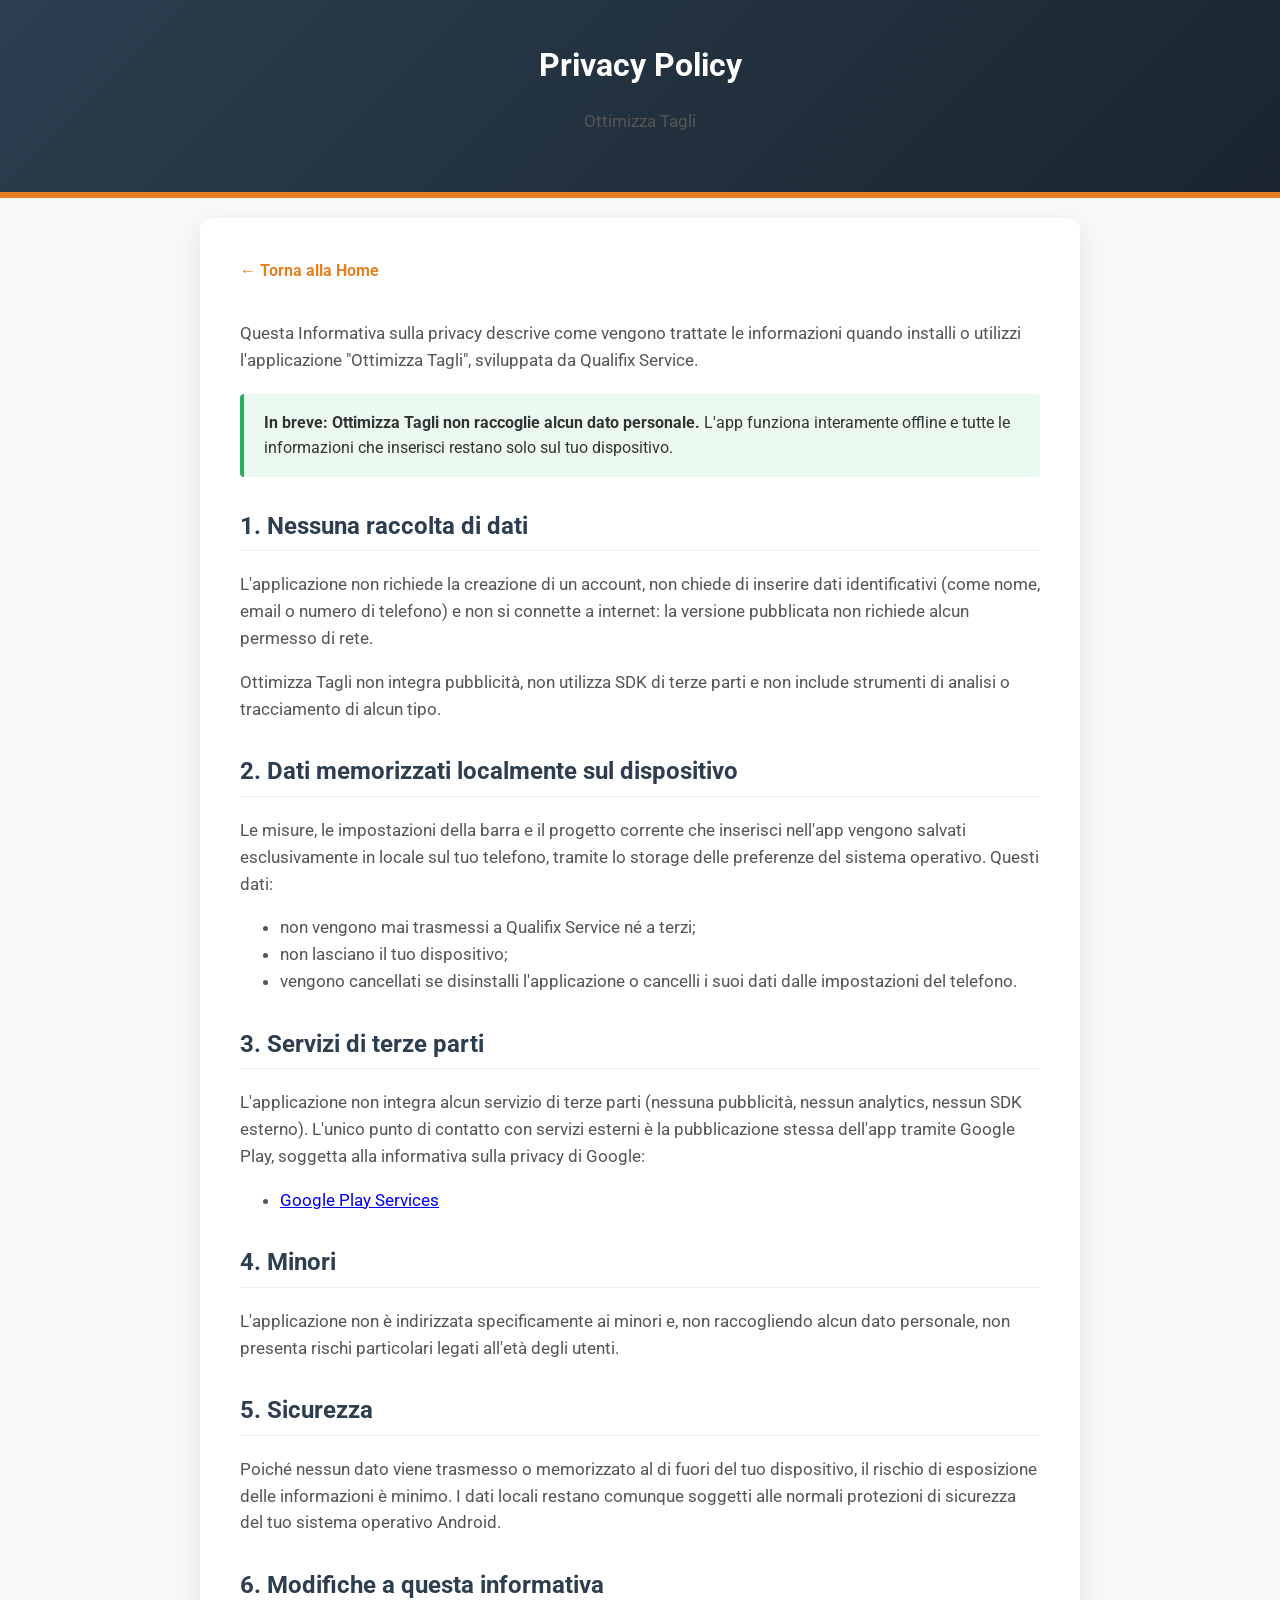
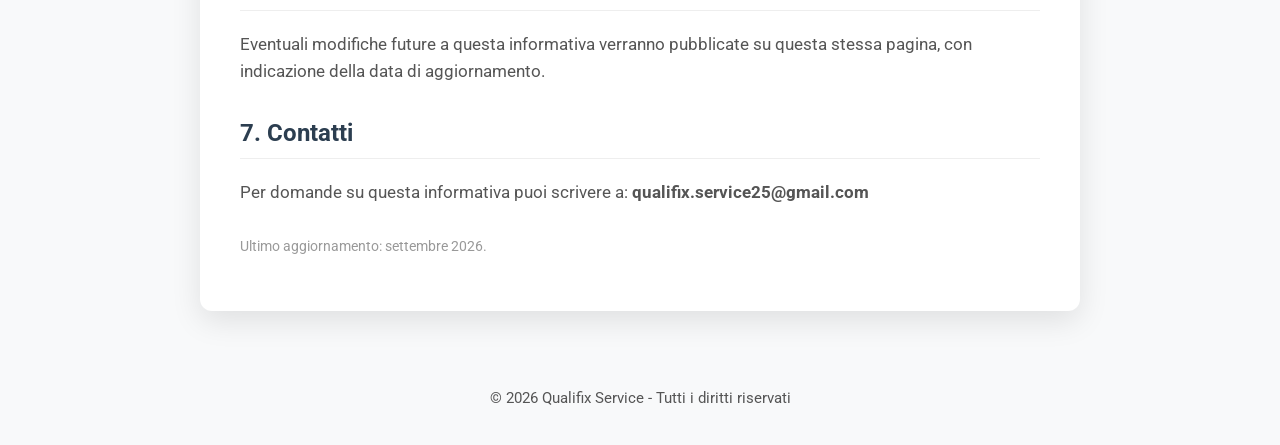
==== privacy-policy.html @ 00269c29 "Landing page e privacy policy di Ottimizza Tagli Coerente nello stile con il sito di Calcolo Cartong" ====
<!DOCTYPE html>
<html lang="it">
<head>
    <meta charset="UTF-8">
    <meta name="viewport" content="width=device-width, initial-scale=1.0">
    <title>Privacy Policy - Ottimizza Tagli</title>
    <link rel="icon" type="image/png" href="favicon-180.png">
    <link href="https://fonts.googleapis.com/css2?family=Roboto:wght@300;400;700&display=swap" rel="stylesheet">
    <style>
        :root {
            --primary-color: #2c3e50;
            --accent-color: #e67e22;
            --bg-color: #f8f9fa;
        }
        body {
            font-family: 'Roboto', sans-serif;
            line-height: 1.6;
            color: #333;
            margin: 0;
            background-color: var(--bg-color);
        }
        header {
            background: linear-gradient(135deg, var(--primary-color) 0%, #1a252f 100%);
            color: white;
            padding: 40px 20px;
            text-align: center;
            border-bottom: 6px solid var(--accent-color);
        }
        .container {
            max-width: 800px;
            margin: 20px auto 40px;
            padding: 40px;
            background: white;
            border-radius: 12px;
            box-shadow: 0 10px 30px rgba(0,0,0,0.1);
        }
        h1 { margin: 0; font-size: 2em; }
        h2 { color: var(--primary-color); margin-top: 30px; border-bottom: 1px solid #eee; padding-bottom: 5px; }
        p, li { font-size: 1.05em; color: #555; }
        .back-link {
            display: inline-block;
            margin-bottom: 20px;
            color: var(--accent-color);
            text-decoration: none;
            font-weight: bold;
        }
        .highlight {
            background: #eafaf1;
            border-left: 4px solid #27ae60;
            padding: 16px 20px;
            border-radius: 4px;
            margin: 20px 0;
        }
        footer {
            text-align: center;
            padding: 20px;
            font-size: 0.9em;
            color: #666;
        }
    </style>
</head>
<body>

<header>
    <h1>Privacy Policy</h1>
    <p>Ottimizza Tagli</p>
</header>

<div class="container">
    <a href="index.html" class="back-link">← Torna alla Home</a>

    <section>
        <p>Questa Informativa sulla privacy descrive come vengono trattate le informazioni quando installi o utilizzi l'applicazione "Ottimizza Tagli", sviluppata da Qualifix Service.</p>

        <div class="highlight">
            <strong>In breve: Ottimizza Tagli non raccoglie alcun dato personale.</strong> L'app funziona interamente offline e tutte le informazioni che inserisci restano solo sul tuo dispositivo.
        </div>

        <h2>1. Nessuna raccolta di dati</h2>
        <p>L'applicazione non richiede la creazione di un account, non chiede di inserire dati identificativi (come nome, email o numero di telefono) e non si connette a internet: la versione pubblicata non richiede alcun permesso di rete.</p>
        <p>Ottimizza Tagli non integra pubblicità, non utilizza SDK di terze parti e non include strumenti di analisi o tracciamento di alcun tipo.</p>

        <h2>2. Dati memorizzati localmente sul dispositivo</h2>
        <p>Le misure, le impostazioni della barra e il progetto corrente che inserisci nell'app vengono salvati esclusivamente in locale sul tuo telefono, tramite lo storage delle preferenze del sistema operativo. Questi dati:</p>
        <ul>
            <li>non vengono mai trasmessi a Qualifix Service né a terzi;</li>
            <li>non lasciano il tuo dispositivo;</li>
            <li>vengono cancellati se disinstalli l'applicazione o cancelli i suoi dati dalle impostazioni del telefono.</li>
        </ul>

        <h2>3. Servizi di terze parti</h2>
        <p>L'applicazione non integra alcun servizio di terze parti (nessuna pubblicità, nessun analytics, nessun SDK esterno). L'unico punto di contatto con servizi esterni è la pubblicazione stessa dell'app tramite Google Play, soggetta alla informativa sulla privacy di Google:</p>
        <ul>
            <li><a href="https://www.google.com/policies/privacy/" target="_blank">Google Play Services</a></li>
        </ul>

        <h2>4. Minori</h2>
        <p>L'applicazione non è indirizzata specificamente ai minori e, non raccogliendo alcun dato personale, non presenta rischi particolari legati all'età degli utenti.</p>

        <h2>5. Sicurezza</h2>
        <p>Poiché nessun dato viene trasmesso o memorizzato al di fuori del tuo dispositivo, il rischio di esposizione delle informazioni è minimo. I dati locali restano comunque soggetti alle normali protezioni di sicurezza del tuo sistema operativo Android.</p>

        <h2>6. Modifiche a questa informativa</h2>
        <p>Eventuali modifiche future a questa informativa verranno pubblicate su questa stessa pagina, con indicazione della data di aggiornamento.</p>

        <h2>7. Contatti</h2>
        <p>Per domande su questa informativa puoi scrivere a: <strong>qualifix.service25@gmail.com</strong></p>

        <p style="font-size: 0.85em; color: #999; margin-top: 30px;">Ultimo aggiornamento: settembre 2026.</p>
    </section>
</div>

<footer>
    <p>&copy; 2026 Qualifix Service - Tutti i diritti riservati</p>
</footer>

</body>
</html>
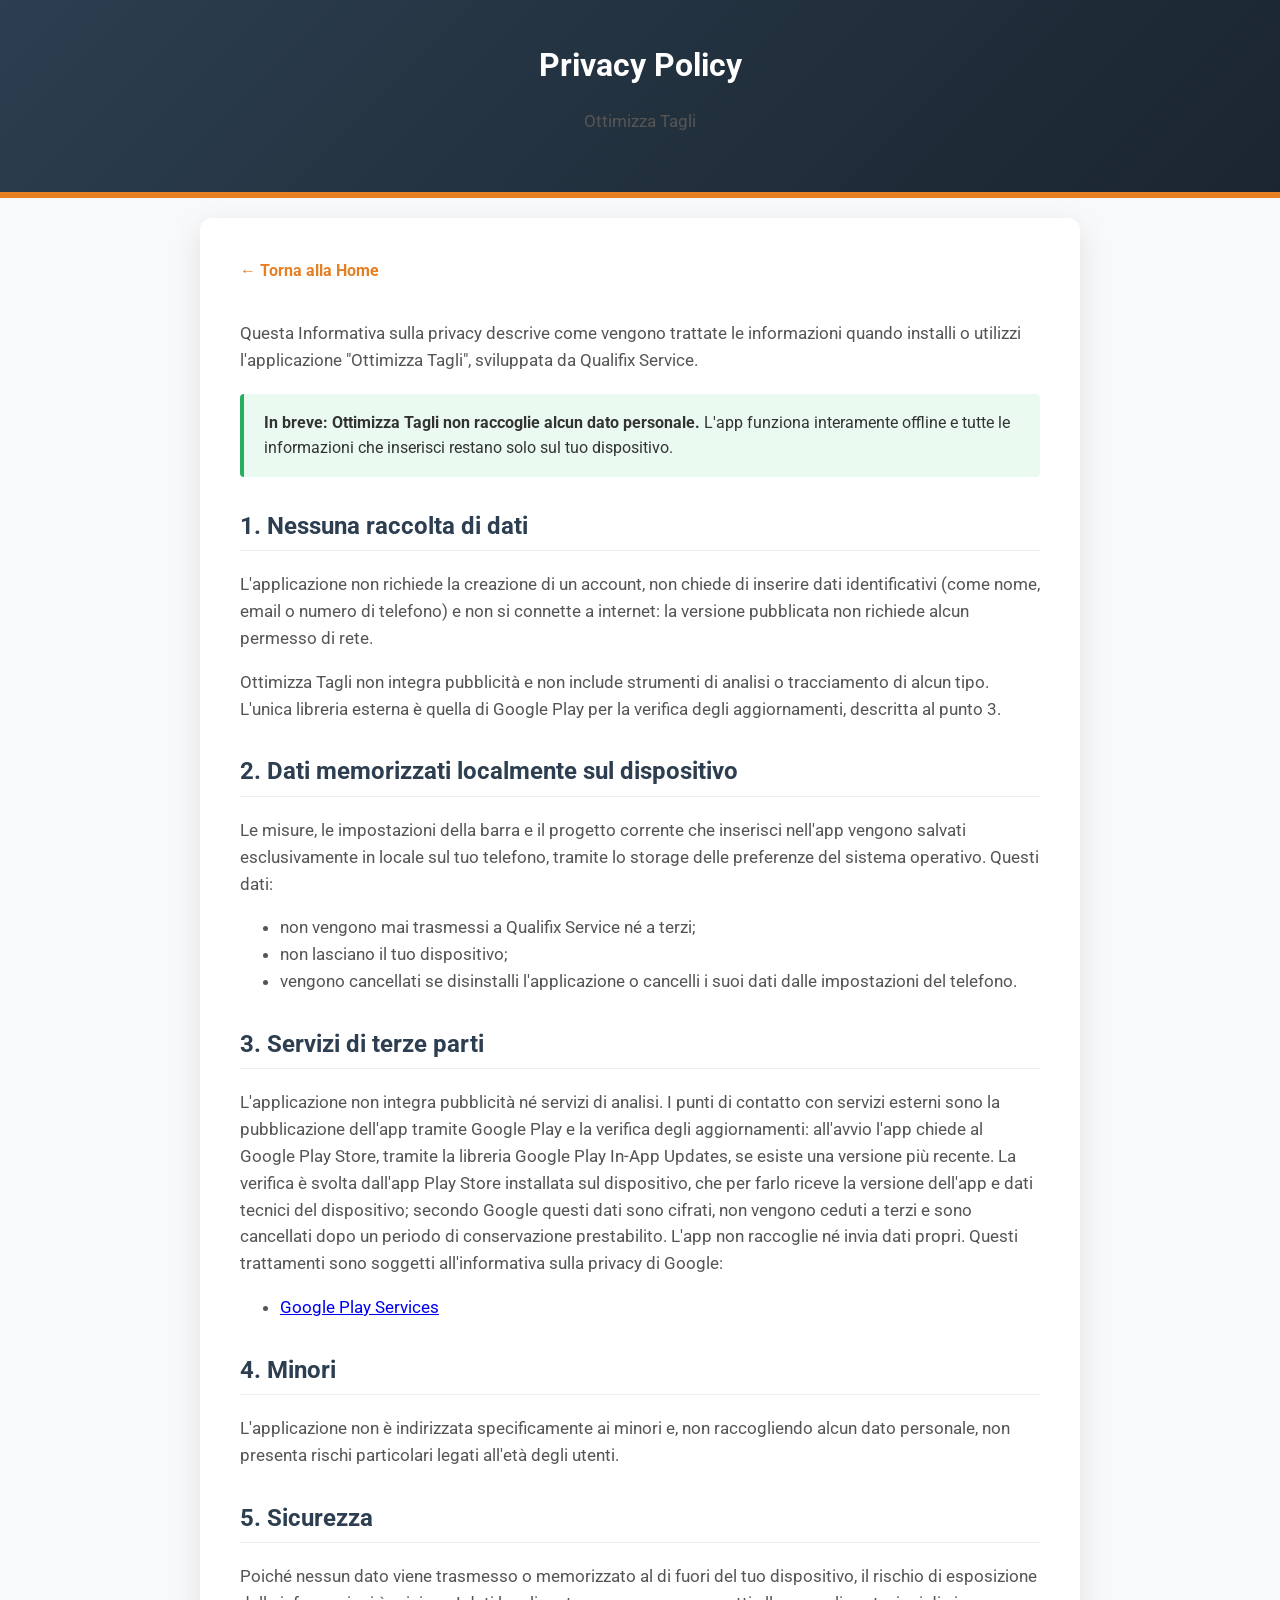
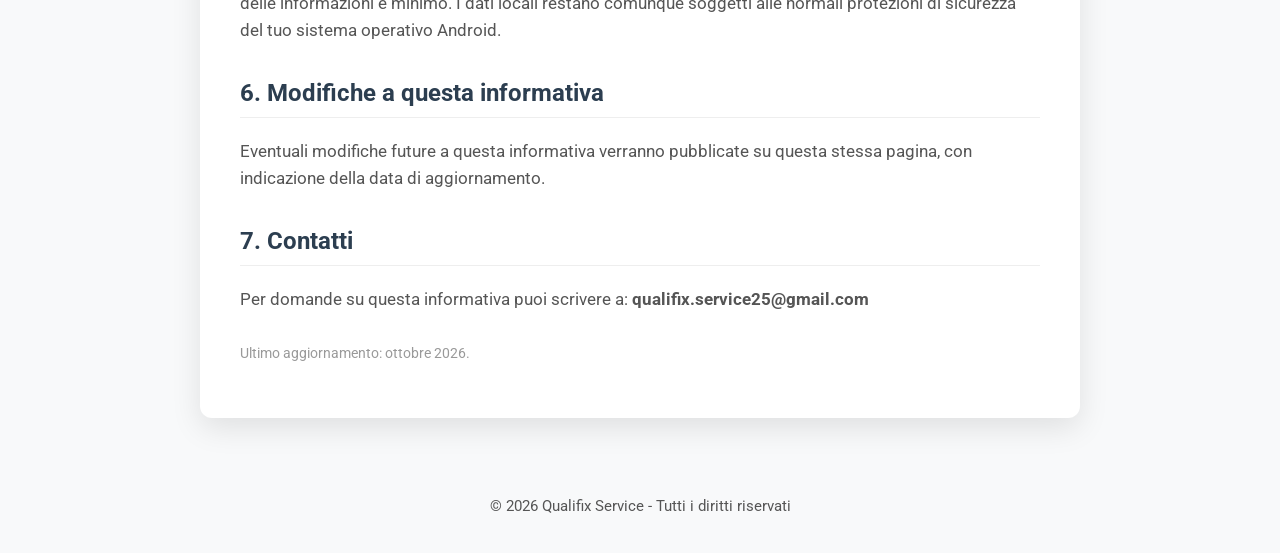
==== commit fe26af45: "Privacy policy: verifica degli aggiornamenti tramite Google Play Dalla versione 1.0.1 l'app chiede a" ====
--- a/privacy-policy.html
+++ b/privacy-policy.html
@@ -78,7 +78,7 @@
 
         <h2>1. Nessuna raccolta di dati</h2>
         <p>L'applicazione non richiede la creazione di un account, non chiede di inserire dati identificativi (come nome, email o numero di telefono) e non si connette a internet: la versione pubblicata non richiede alcun permesso di rete.</p>
-        <p>Ottimizza Tagli non integra pubblicità, non utilizza SDK di terze parti e non include strumenti di analisi o tracciamento di alcun tipo.</p>
+        <p>Ottimizza Tagli non integra pubblicità e non include strumenti di analisi o tracciamento di alcun tipo. L'unica libreria esterna è quella di Google Play per la verifica degli aggiornamenti, descritta al punto 3.</p>
 
         <h2>2. Dati memorizzati localmente sul dispositivo</h2>
         <p>Le misure, le impostazioni della barra e il progetto corrente che inserisci nell'app vengono salvati esclusivamente in locale sul tuo telefono, tramite lo storage delle preferenze del sistema operativo. Questi dati:</p>
@@ -89,7 +89,7 @@
         </ul>
 
         <h2>3. Servizi di terze parti</h2>
-        <p>L'applicazione non integra alcun servizio di terze parti (nessuna pubblicità, nessun analytics, nessun SDK esterno). L'unico punto di contatto con servizi esterni è la pubblicazione stessa dell'app tramite Google Play, soggetta alla informativa sulla privacy di Google:</p>
+        <p>L'applicazione non integra pubblicità né servizi di analisi. I punti di contatto con servizi esterni sono la pubblicazione dell'app tramite Google Play e la verifica degli aggiornamenti: all'avvio l'app chiede al Google Play Store, tramite la libreria Google Play In-App Updates, se esiste una versione più recente. La verifica è svolta dall'app Play Store installata sul dispositivo, che per farlo riceve la versione dell'app e dati tecnici del dispositivo; secondo Google questi dati sono cifrati, non vengono ceduti a terzi e sono cancellati dopo un periodo di conservazione prestabilito. L'app non raccoglie né invia dati propri. Questi trattamenti sono soggetti all'informativa sulla privacy di Google:</p>
         <ul>
             <li><a href="https://www.google.com/policies/privacy/" target="_blank">Google Play Services</a></li>
         </ul>
@@ -106,7 +106,7 @@
         <h2>7. Contatti</h2>
         <p>Per domande su questa informativa puoi scrivere a: <strong>qualifix.service25@gmail.com</strong></p>
 
-        <p style="font-size: 0.85em; color: #999; margin-top: 30px;">Ultimo aggiornamento: settembre 2026.</p>
+        <p style="font-size: 0.85em; color: #999; margin-top: 30px;">Ultimo aggiornamento: ottobre 2026.</p>
     </section>
 </div>
 
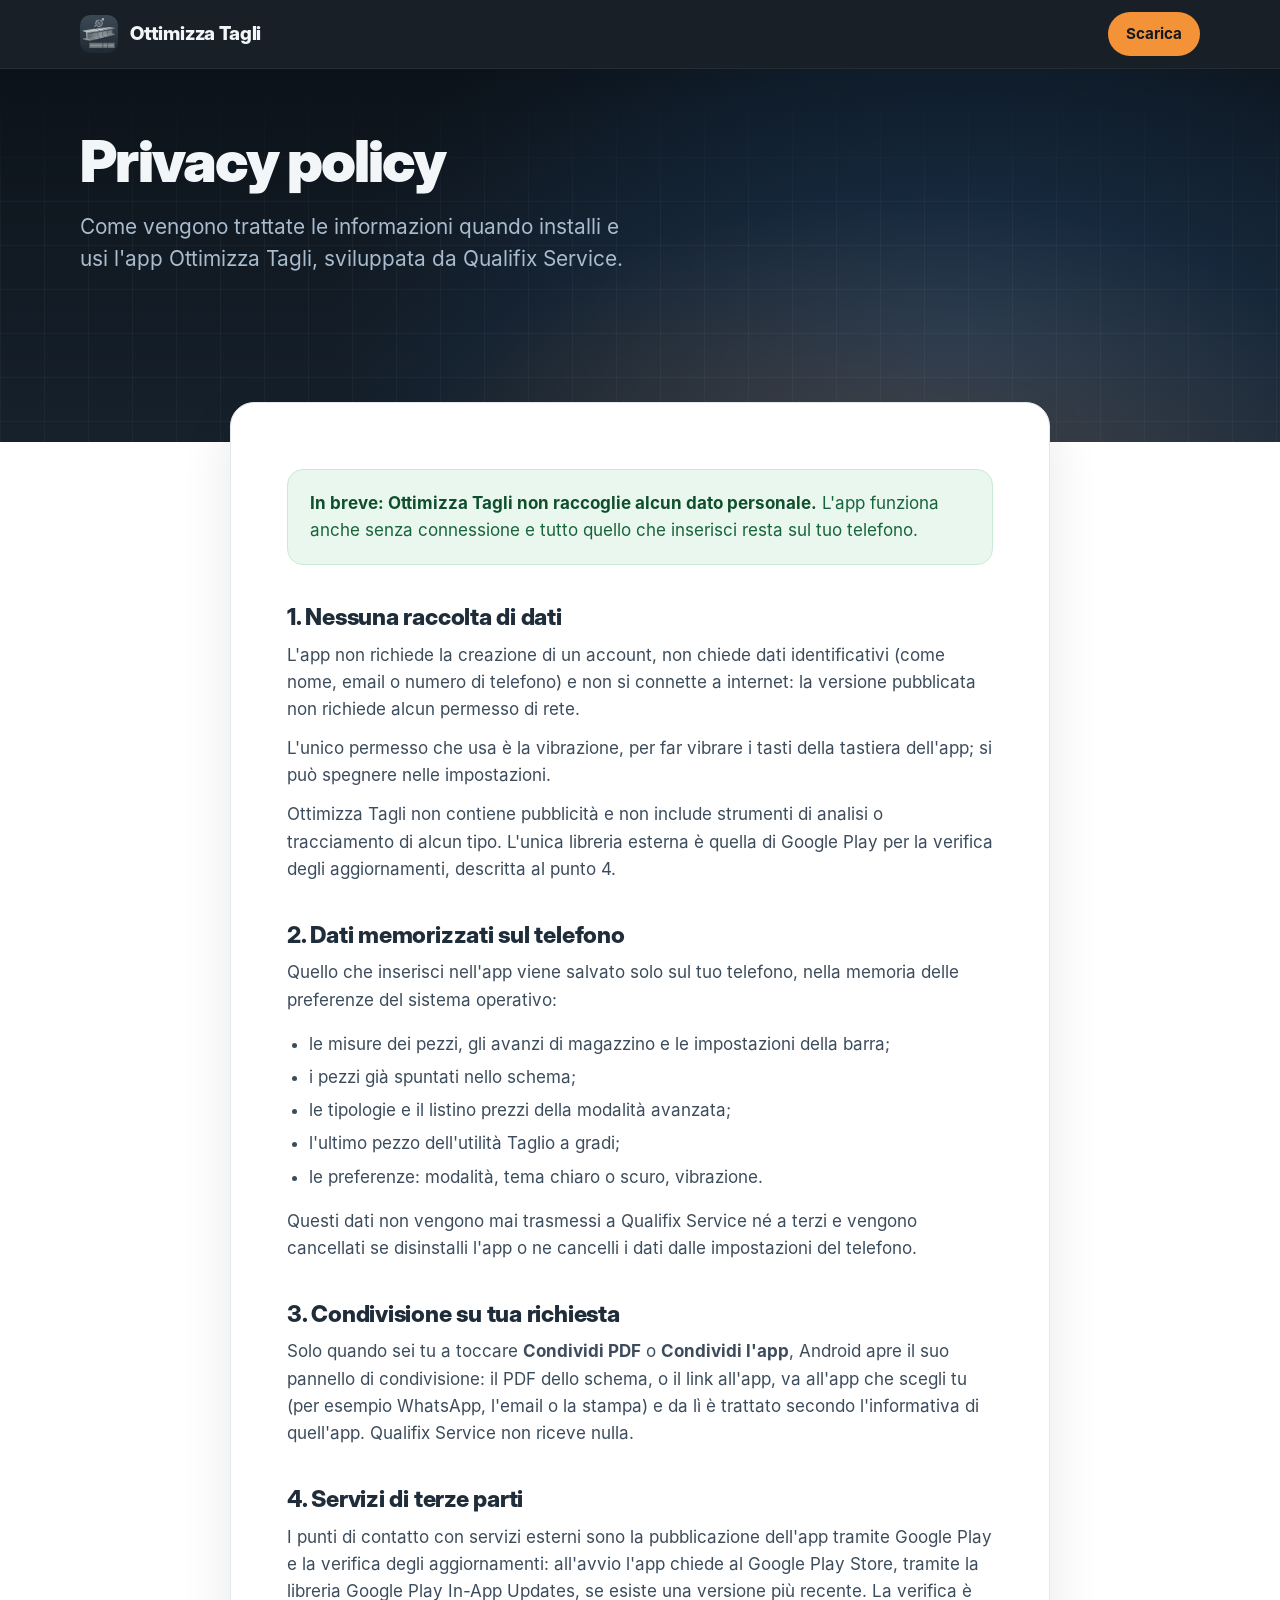
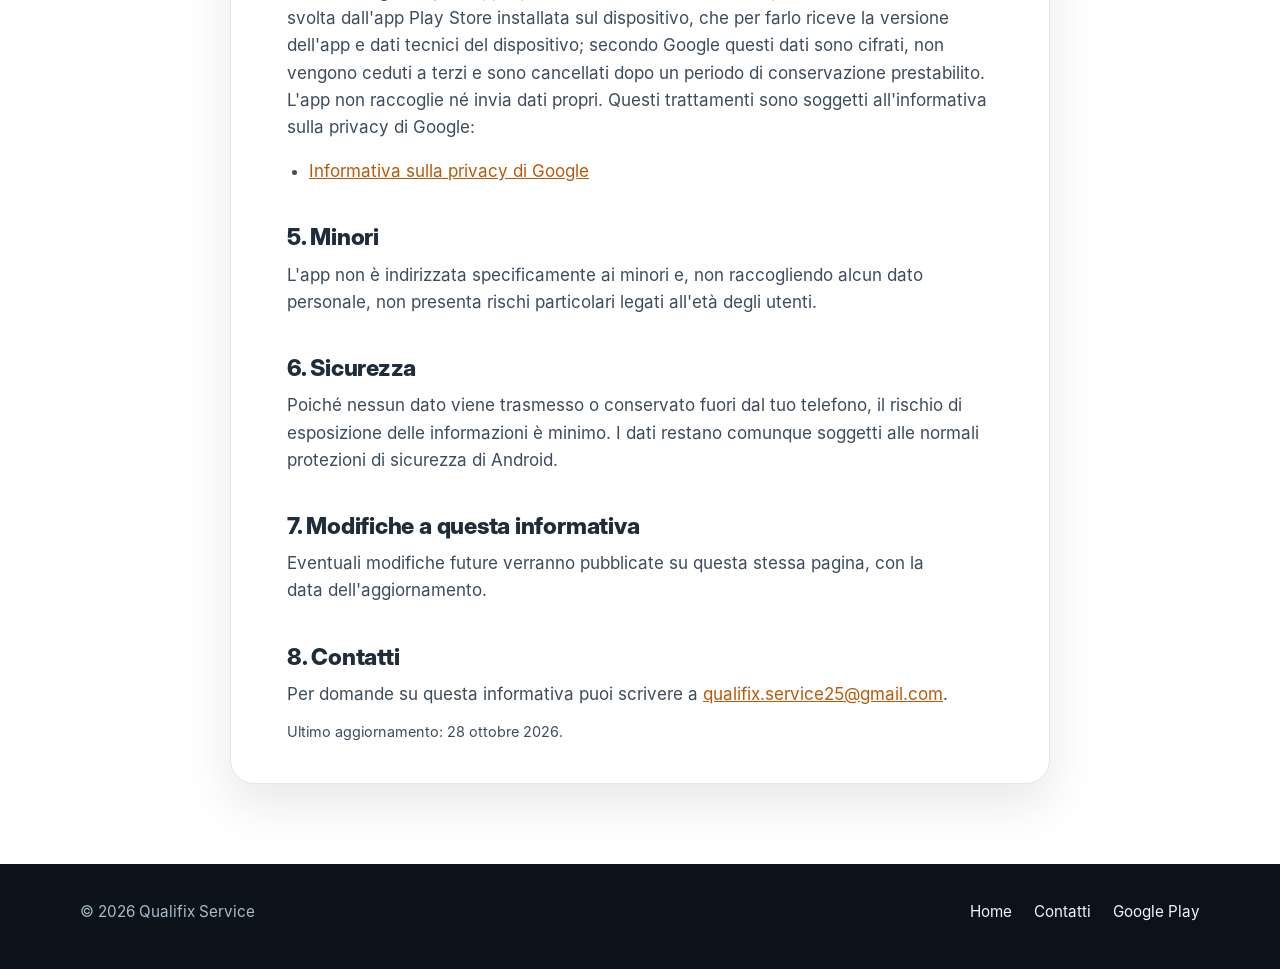
==== commit b8bef362: "Sito rinnovato per la versione 1.1.0 - Landing page riscritta nello stile della nuova scheda dello s" ====
--- a/privacy-policy.html
+++ b/privacy-policy.html
@@ -1,117 +1,95 @@
 <!DOCTYPE html>
 <html lang="it">
 <head>
-    <meta charset="UTF-8">
-    <meta name="viewport" content="width=device-width, initial-scale=1.0">
-    <title>Privacy Policy - Ottimizza Tagli</title>
-    <link rel="icon" type="image/png" href="favicon-180.png">
-    <link href="https://fonts.googleapis.com/css2?family=Roboto:wght@300;400;700&display=swap" rel="stylesheet">
-    <style>
-        :root {
-            --primary-color: #2c3e50;
-            --accent-color: #e67e22;
-            --bg-color: #f8f9fa;
-        }
-        body {
-            font-family: 'Roboto', sans-serif;
-            line-height: 1.6;
-            color: #333;
-            margin: 0;
-            background-color: var(--bg-color);
-        }
-        header {
-            background: linear-gradient(135deg, var(--primary-color) 0%, #1a252f 100%);
-            color: white;
-            padding: 40px 20px;
-            text-align: center;
-            border-bottom: 6px solid var(--accent-color);
-        }
-        .container {
-            max-width: 800px;
-            margin: 20px auto 40px;
-            padding: 40px;
-            background: white;
-            border-radius: 12px;
-            box-shadow: 0 10px 30px rgba(0,0,0,0.1);
-        }
-        h1 { margin: 0; font-size: 2em; }
-        h2 { color: var(--primary-color); margin-top: 30px; border-bottom: 1px solid #eee; padding-bottom: 5px; }
-        p, li { font-size: 1.05em; color: #555; }
-        .back-link {
-            display: inline-block;
-            margin-bottom: 20px;
-            color: var(--accent-color);
-            text-decoration: none;
-            font-weight: bold;
-        }
-        .highlight {
-            background: #eafaf1;
-            border-left: 4px solid #27ae60;
-            padding: 16px 20px;
-            border-radius: 4px;
-            margin: 20px 0;
-        }
-        footer {
-            text-align: center;
-            padding: 20px;
-            font-size: 0.9em;
-            color: #666;
-        }
-    </style>
+<meta charset="utf-8">
+<meta name="viewport" content="width=device-width, initial-scale=1">
+<title>Privacy policy – Ottimizza Tagli</title>
+<meta name="description" content="Informativa sulla privacy dell'app Ottimizza Tagli: nessun dato raccolto, nessun account, i dati restano sul telefono.">
+<link rel="canonical" href="https://qualifixservice25-cloud.github.io/site-ottimizza_tagli/privacy-policy.html">
+<meta name="theme-color" content="#111922">
+<link rel="icon" type="image/png" sizes="48x48" href="img/favicon-48.png">
+<link rel="apple-touch-icon" href="img/apple-touch-icon.png">
+<link rel="stylesheet" href="stile.css">
 </head>
-<body>
+<body class="pagina-testo">
+<a class="salta" href="#contenuto">Vai al contenuto</a>
 
-<header>
-    <h1>Privacy Policy</h1>
-    <p>Ottimizza Tagli</p>
+<header class="testata">
+  <div class="contenitore">
+    <a class="marchio" href="index.html">
+      <img src="img/icona.webp" alt="" width="38" height="38">
+      Ottimizza Tagli
+    </a>
+    <a class="pulsante" href="https://play.google.com/store/apps/details?id=org.qualifix.service.ottimizza_tagli">Scarica</a>
+  </div>
 </header>
 
-<div class="container">
-    <a href="index.html" class="back-link">← Torna alla Home</a>
+<main id="contenuto">
+  <section class="apertura">
+    <div class="contenitore">
+      <div class="testo">
+        <h1>Privacy policy</h1>
+        <p class="sottotitolo">Come vengono trattate le informazioni quando installi e usi l'app Ottimizza Tagli, sviluppata da Qualifix Service.</p>
+      </div>
+    </div>
+  </section>
 
-    <section>
-        <p>Questa Informativa sulla privacy descrive come vengono trattate le informazioni quando installi o utilizzi l'applicazione "Ottimizza Tagli", sviluppata da Qualifix Service.</p>
+  <article class="documento">
+    <div class="in-breve">
+      <strong>In breve: Ottimizza Tagli non raccoglie alcun dato personale.</strong>
+      L'app funziona anche senza connessione e tutto quello che inserisci resta sul tuo telefono.
+    </div>
 
-        <div class="highlight">
-            <strong>In breve: Ottimizza Tagli non raccoglie alcun dato personale.</strong> L'app funziona interamente offline e tutte le informazioni che inserisci restano solo sul tuo dispositivo.
-        </div>
+    <h2>1. Nessuna raccolta di dati</h2>
+    <p>L'app non richiede la creazione di un account, non chiede dati identificativi (come nome, email o numero di telefono) e non si connette a internet: la versione pubblicata non richiede alcun permesso di rete.</p>
+    <p>L'unico permesso che usa è la vibrazione, per far vibrare i tasti della tastiera dell'app; si può spegnere nelle impostazioni.</p>
+    <p>Ottimizza Tagli non contiene pubblicità e non include strumenti di analisi o tracciamento di alcun tipo. L'unica libreria esterna è quella di Google Play per la verifica degli aggiornamenti, descritta al punto 4.</p>
 
-        <h2>1. Nessuna raccolta di dati</h2>
-        <p>L'applicazione non richiede la creazione di un account, non chiede di inserire dati identificativi (come nome, email o numero di telefono) e non si connette a internet: la versione pubblicata non richiede alcun permesso di rete.</p>
-        <p>Ottimizza Tagli non integra pubblicità e non include strumenti di analisi o tracciamento di alcun tipo. L'unica libreria esterna è quella di Google Play per la verifica degli aggiornamenti, descritta al punto 3.</p>
+    <h2>2. Dati memorizzati sul telefono</h2>
+    <p>Quello che inserisci nell'app viene salvato solo sul tuo telefono, nella memoria delle preferenze del sistema operativo:</p>
+    <ul>
+      <li>le misure dei pezzi, gli avanzi di magazzino e le impostazioni della barra;</li>
+      <li>i pezzi già spuntati nello schema;</li>
+      <li>le tipologie e il listino prezzi della modalità avanzata;</li>
+      <li>l'ultimo pezzo dell'utilità Taglio a gradi;</li>
+      <li>le preferenze: modalità, tema chiaro o scuro, vibrazione.</li>
+    </ul>
+    <p>Questi dati non vengono mai trasmessi a Qualifix Service né a terzi e vengono cancellati se disinstalli l'app o ne cancelli i dati dalle impostazioni del telefono.</p>
 
-        <h2>2. Dati memorizzati localmente sul dispositivo</h2>
-        <p>Le misure, le impostazioni della barra e il progetto corrente che inserisci nell'app vengono salvati esclusivamente in locale sul tuo telefono, tramite lo storage delle preferenze del sistema operativo. Questi dati:</p>
-        <ul>
-            <li>non vengono mai trasmessi a Qualifix Service né a terzi;</li>
-            <li>non lasciano il tuo dispositivo;</li>
-            <li>vengono cancellati se disinstalli l'applicazione o cancelli i suoi dati dalle impostazioni del telefono.</li>
-        </ul>
+    <h2>3. Condivisione su tua richiesta</h2>
+    <p>Solo quando sei tu a toccare <strong>Condividi PDF</strong> o <strong>Condividi l'app</strong>, Android apre il suo pannello di condivisione: il PDF dello schema, o il link all'app, va all'app che scegli tu (per esempio WhatsApp, l'email o la stampa) e da lì è trattato secondo l'informativa di quell'app. Qualifix Service non riceve nulla.</p>
 
-        <h2>3. Servizi di terze parti</h2>
-        <p>L'applicazione non integra pubblicità né servizi di analisi. I punti di contatto con servizi esterni sono la pubblicazione dell'app tramite Google Play e la verifica degli aggiornamenti: all'avvio l'app chiede al Google Play Store, tramite la libreria Google Play In-App Updates, se esiste una versione più recente. La verifica è svolta dall'app Play Store installata sul dispositivo, che per farlo riceve la versione dell'app e dati tecnici del dispositivo; secondo Google questi dati sono cifrati, non vengono ceduti a terzi e sono cancellati dopo un periodo di conservazione prestabilito. L'app non raccoglie né invia dati propri. Questi trattamenti sono soggetti all'informativa sulla privacy di Google:</p>
-        <ul>
-            <li><a href="https://www.google.com/policies/privacy/" target="_blank">Google Play Services</a></li>
-        </ul>
+    <h2>4. Servizi di terze parti</h2>
+    <p>I punti di contatto con servizi esterni sono la pubblicazione dell'app tramite Google Play e la verifica degli aggiornamenti: all'avvio l'app chiede al Google Play Store, tramite la libreria Google Play In-App Updates, se esiste una versione più recente. La verifica è svolta dall'app Play Store installata sul dispositivo, che per farlo riceve la versione dell'app e dati tecnici del dispositivo; secondo Google questi dati sono cifrati, non vengono ceduti a terzi e sono cancellati dopo un periodo di conservazione prestabilito. L'app non raccoglie né invia dati propri. Questi trattamenti sono soggetti all'informativa sulla privacy di Google:</p>
+    <ul>
+      <li><a href="https://policies.google.com/privacy" target="_blank" rel="noopener">Informativa sulla privacy di Google</a></li>
+    </ul>
 
-        <h2>4. Minori</h2>
-        <p>L'applicazione non è indirizzata specificamente ai minori e, non raccogliendo alcun dato personale, non presenta rischi particolari legati all'età degli utenti.</p>
+    <h2>5. Minori</h2>
+    <p>L'app non è indirizzata specificamente ai minori e, non raccogliendo alcun dato personale, non presenta rischi particolari legati all'età degli utenti.</p>
 
-        <h2>5. Sicurezza</h2>
-        <p>Poiché nessun dato viene trasmesso o memorizzato al di fuori del tuo dispositivo, il rischio di esposizione delle informazioni è minimo. I dati locali restano comunque soggetti alle normali protezioni di sicurezza del tuo sistema operativo Android.</p>
+    <h2>6. Sicurezza</h2>
+    <p>Poiché nessun dato viene trasmesso o conservato fuori dal tuo telefono, il rischio di esposizione delle informazioni è minimo. I dati restano comunque soggetti alle normali protezioni di sicurezza di Android.</p>
 
-        <h2>6. Modifiche a questa informativa</h2>
-        <p>Eventuali modifiche future a questa informativa verranno pubblicate su questa stessa pagina, con indicazione della data di aggiornamento.</p>
+    <h2>7. Modifiche a questa informativa</h2>
+    <p>Eventuali modifiche future verranno pubblicate su questa stessa pagina, con la data dell'aggiornamento.</p>
 
-        <h2>7. Contatti</h2>
-        <p>Per domande su questa informativa puoi scrivere a: <strong>qualifix.service25@gmail.com</strong></p>
+    <h2>8. Contatti</h2>
+    <p>Per domande su questa informativa puoi scrivere a <a href="mailto:qualifix.service25@gmail.com">qualifix.service25@gmail.com</a>.</p>
 
-        <p style="font-size: 0.85em; color: #999; margin-top: 30px;">Ultimo aggiornamento: ottobre 2026.</p>
-    </section>
-</div>
+    <p class="aggiornato">Ultimo aggiornamento: 28 ottobre 2026.</p>
+  </article>
+</main>
 
-<footer>
-    <p>&copy; 2026 Qualifix Service - Tutti i diritti riservati</p>
+<footer class="piede">
+  <div class="contenitore">
+    <p>© 2026 Qualifix Service</p>
+    <nav aria-label="Informazioni">
+      <a href="index.html">Home</a>
+      <a href="mailto:qualifix.service25@gmail.com">Contatti</a>
+      <a href="https://play.google.com/store/apps/details?id=org.qualifix.service.ottimizza_tagli">Google Play</a>
+    </nav>
+  </div>
 </footer>
 
 </body>
--- a/stile.css
+++ b/stile.css
@@ -0,0 +1,376 @@
+/* Ottimizza Tagli – sito. Gli stessi colori dell'app e della scheda dello
+   store: blu notte, arancio e blu acciaio. */
+
+@font-face { font-family: 'Inter'; font-weight: 400; font-style: normal; font-display: swap; src: url('font/inter-400.woff2') format('woff2'); }
+@font-face { font-family: 'Inter'; font-weight: 600; font-style: normal; font-display: swap; src: url('font/inter-600.woff2') format('woff2'); }
+@font-face { font-family: 'Inter'; font-weight: 700; font-style: normal; font-display: swap; src: url('font/inter-700.woff2') format('woff2'); }
+@font-face { font-family: 'Inter Display'; font-weight: 800; font-style: normal; font-display: swap; src: url('font/inter-display-800.woff2') format('woff2'); }
+@font-face { font-family: 'Inter Display'; font-weight: 900; font-style: normal; font-display: swap; src: url('font/inter-display-900.woff2') format('woff2'); }
+
+:root {
+  --notte-0: #0b1219;
+  --notte-1: #111922;
+  --notte-2: #16212c;
+  --notte-3: #1c2b3a;
+  --arancio: #e67e22;
+  --arancio-chiaro: #f39237;
+  --arancio-testo: #b85a0c;
+  --acciaio: #2f6fb5;
+  --acciaio-chiaro: #4a90d9;
+  --verde: #1f9d55;
+  --carta: #f3f6f9;
+  --bianco: #ffffff;
+  --inchiostro: #1f2d3a;
+  --grigio: #56677a;
+  --linea: #e1e7ed;
+  --su-scuro: #f3f6f9;
+  --su-scuro-2: #a9bccd;
+  --raggio: 18px;
+  --ombra: 0 12px 32px rgba(17, 25, 34, .08);
+  --larghezza: 1160px;
+  --titoli: 'Inter Display', 'Inter', system-ui, sans-serif;
+}
+
+*, *::before, *::after { box-sizing: border-box; }
+html { scroll-behavior: smooth; scroll-padding-top: 80px; -webkit-text-size-adjust: 100%; }
+body {
+  margin: 0;
+  font: 400 17px/1.6 'Inter', system-ui, -apple-system, 'Segoe UI', Roboto, sans-serif;
+  color: var(--inchiostro);
+  background: var(--bianco);
+  -webkit-font-smoothing: antialiased;
+  text-rendering: optimizeLegibility;
+}
+img { max-width: 100%; height: auto; display: block; }
+a { color: var(--arancio-testo); }
+a:focus-visible, button:focus-visible, summary:focus-visible {
+  outline: 3px solid var(--acciaio-chiaro);
+  outline-offset: 3px;
+  border-radius: 6px;
+}
+h1, h2, h3 { margin: 0; line-height: 1.1; text-wrap: balance; }
+h2 {
+  font: 800 clamp(2rem, 4.2vw, 3rem)/1.05 var(--titoli);
+  letter-spacing: -.02em;
+}
+h3 { font-size: 1.25rem; font-weight: 700; letter-spacing: -.01em; }
+p { margin: 0; text-wrap: pretty; }
+.salta {
+  position: absolute; left: 12px; top: -60px; z-index: 100;
+  padding: 10px 16px; border-radius: 10px;
+  background: var(--arancio-chiaro); color: var(--notte-1); font-weight: 700;
+}
+.salta:focus { top: 12px; }
+.contenitore { max-width: var(--larghezza); margin: 0 auto; padding: 0 20px; }
+.sezione { padding: 88px 0; }
+.sezione.carta { background: var(--carta); }
+.occhiello {
+  display: inline-block; margin-bottom: 14px;
+  font-size: .8rem; font-weight: 700; letter-spacing: .12em; text-transform: uppercase;
+  color: var(--arancio-testo);
+}
+.intro { max-width: 720px; margin: 0 auto 56px; text-align: center; }
+.intro p { margin-top: 16px; font-size: 1.125rem; color: var(--grigio); }
+.icona {
+  width: 24px; height: 24px; flex: none;
+  fill: none; stroke: currentColor; stroke-width: 2; stroke-linecap: round; stroke-linejoin: round;
+}
+
+/* ------------------------------------------------------------ barra alta */
+
+.testata {
+  position: sticky; top: 0; z-index: 50;
+  background: rgba(11, 18, 25, .94);
+  -webkit-backdrop-filter: saturate(140%) blur(14px);
+  backdrop-filter: saturate(140%) blur(14px);
+  border-bottom: 1px solid rgba(255, 255, 255, .06);
+}
+.testata .contenitore { display: flex; align-items: center; gap: 24px; height: 68px; }
+.marchio {
+  display: flex; align-items: center; gap: 12px; margin-right: auto;
+  color: var(--su-scuro); text-decoration: none;
+  font: 800 1.2rem/1 var(--titoli); letter-spacing: -.01em;
+}
+.marchio img { width: 38px; height: 38px; border-radius: 10px; }
+.menu { display: none; gap: 28px; }
+.menu a { color: var(--su-scuro-2); text-decoration: none; font-weight: 600; font-size: .95rem; }
+.menu a:hover { color: var(--su-scuro); }
+.pulsante {
+  display: inline-flex; align-items: center; gap: 8px;
+  padding: 10px 18px; border-radius: 999px;
+  background: var(--arancio-chiaro); color: var(--notte-1);
+  font-weight: 700; font-size: .95rem; text-decoration: none; white-space: nowrap;
+  transition: transform .15s ease, background .15s ease;
+}
+.pulsante:hover { background: #f6a252; transform: translateY(-1px); }
+
+/* --------------------------------------------------------------- apertura */
+
+.apertura {
+  position: relative; overflow: hidden; isolation: isolate;
+  color: var(--su-scuro);
+  background:
+    radial-gradient(900px 600px at 75% 70%, rgba(47, 111, 181, .28), transparent 70%),
+    radial-gradient(700px 400px at 70% 110%, rgba(230, 126, 34, .25), transparent 70%),
+    linear-gradient(180deg, var(--notte-0) 0%, var(--notte-1) 45%, var(--notte-2) 100%);
+}
+.apertura::before {
+  content: ''; position: absolute; inset: 0; z-index: -1;
+  background-image:
+    linear-gradient(rgba(255, 255, 255, .035) 1px, transparent 1px),
+    linear-gradient(90deg, rgba(255, 255, 255, .035) 1px, transparent 1px);
+  background-size: 44px 44px;
+  -webkit-mask-image: linear-gradient(180deg, transparent, #000 40%);
+  mask-image: linear-gradient(180deg, transparent, #000 40%);
+}
+.nastri { position: absolute; inset: 0; z-index: -1; width: 100%; height: 100%; }
+/* Su telefono i nastri stanno in fondo, dietro ai telefoni: stirati su
+   tutta l'altezza diventerebbero quasi verticali. */
+.apertura .nastri { top: auto; height: 420px; }
+.chiusura .nastri { top: auto; height: 260px; }
+.apertura .contenitore {
+  display: grid; gap: 40px; padding-top: 56px;
+}
+.novita {
+  display: inline-flex; align-items: center; gap: 10px; justify-self: start;
+  padding: 7px 14px 7px 8px; border-radius: 999px;
+  background: rgba(255, 255, 255, .06); border: 1px solid rgba(255, 255, 255, .12);
+  color: var(--su-scuro); text-decoration: none; font-size: .9rem; font-weight: 600;
+}
+.novita b {
+  padding: 3px 9px; border-radius: 999px;
+  background: var(--arancio-chiaro); color: var(--notte-1); font-size: .78rem;
+}
+.novita:hover { background: rgba(255, 255, 255, .1); }
+.apertura h1 {
+  margin-top: 22px;
+  font: 900 clamp(2.9rem, 7.4vw, 5.2rem)/.98 var(--titoli);
+  letter-spacing: -.035em;
+}
+.apertura h1 span { color: var(--arancio-chiaro); }
+.apertura .sottotitolo {
+  margin-top: 22px; max-width: 560px;
+  font-size: clamp(1.1rem, 2vw, 1.3rem); line-height: 1.5; color: var(--su-scuro-2);
+}
+.azioni { display: flex; flex-wrap: wrap; align-items: center; gap: 12px 24px; margin-top: 30px; }
+.badge-play { display: inline-block; margin-left: -10px; transition: transform .15s ease; }
+.badge-play:hover { transform: scale(1.03); }
+.badge-play img { height: 72px; width: auto; }
+.link-chiaro { color: var(--su-scuro); font-weight: 600; text-decoration: none; }
+.link-chiaro:hover { text-decoration: underline; }
+.garanzie {
+  display: flex; flex-wrap: wrap; gap: 10px 22px; margin: 22px 0 0; padding: 0;
+  list-style: none; font-size: .95rem; color: var(--su-scuro-2);
+}
+.garanzie li { display: flex; align-items: center; gap: 8px; }
+.garanzie .icona { width: 18px; height: 18px; color: #6fd79a; stroke-width: 2.6; }
+
+/* I telefoni dell'apertura: escono dal fondo come nella scheda dello store. */
+.telefoni {
+  position: relative; height: 420px; margin: 0 -20px;
+  -webkit-mask-image: linear-gradient(180deg, #000 80%, transparent);
+  mask-image: linear-gradient(180deg, #000 80%, transparent);
+}
+.telefoni img { position: absolute; width: 210px; filter: drop-shadow(0 30px 40px rgba(0, 0, 0, .55)); }
+.telefoni .dietro { left: calc(50% - 10px); top: 30px; transform: rotate(7deg); }
+.telefoni .davanti { left: calc(50% - 200px); top: 60px; transform: rotate(-5deg); }
+
+/* -------------------------------------------------------- come funziona */
+
+.passi { display: grid; gap: 20px; margin: 0; padding: 0; list-style: none; counter-reset: passo; }
+.passo {
+  position: relative; padding: 30px 28px 28px;
+  background: var(--bianco); border: 1px solid var(--linea); border-radius: var(--raggio);
+  box-shadow: var(--ombra);
+}
+.passo .numero {
+  position: absolute; top: 22px; right: 26px;
+  font: 900 3.2rem/1 var(--titoli); color: var(--linea);
+}
+.passo .tondo {
+  display: grid; place-items: center; width: 52px; height: 52px; border-radius: 14px;
+  background: rgba(230, 126, 34, .12); color: var(--arancio-testo);
+}
+.passo h3 { margin-top: 20px; }
+.passo p { margin-top: 10px; color: var(--grigio); }
+
+/* --------------------------------------------------------------- funzioni */
+
+.funzione { display: grid; gap: 36px; align-items: center; }
+.funzione + .funzione { margin-top: 96px; }
+.funzione .testo { max-width: 540px; }
+.funzione .tondo {
+  display: grid; place-items: center; width: 48px; height: 48px; margin-bottom: 18px;
+  border-radius: 14px; background: rgba(47, 111, 181, .1); color: var(--acciaio);
+}
+.funzione h3 {
+  font: 800 clamp(1.8rem, 3.4vw, 2.5rem)/1.08 var(--titoli); letter-spacing: -.02em;
+}
+.funzione .testo > p { margin-top: 16px; font-size: 1.1rem; color: var(--grigio); }
+.elenco { margin: 22px 0 0; padding: 0; list-style: none; display: grid; gap: 12px; }
+.elenco li { display: flex; gap: 12px; }
+.elenco .icona { width: 22px; height: 22px; margin-top: 2px; color: var(--verde); stroke-width: 2.6; }
+
+/* Il quadro dietro ai telefoni: un pezzo di blu notte con i nastri. */
+.quadro {
+  position: relative; overflow: hidden; height: 460px; border-radius: 28px;
+  background:
+    radial-gradient(420px 300px at 50% 100%, rgba(230, 126, 34, .3), transparent 70%),
+    linear-gradient(160deg, var(--notte-1), var(--notte-3));
+}
+.quadro::before {
+  content: ''; position: absolute; inset: 0;
+  background-image:
+    linear-gradient(rgba(255, 255, 255, .04) 1px, transparent 1px),
+    linear-gradient(90deg, rgba(255, 255, 255, .04) 1px, transparent 1px);
+  background-size: 40px 40px;
+}
+.quadro::after {
+  content: ''; position: absolute; left: -10%; right: -10%; top: 58%; height: 70px;
+  background: linear-gradient(90deg, #d9681a, #f0a04b, #e67e22);
+  transform: rotate(-12deg); opacity: .9;
+}
+.quadro img {
+  position: absolute; z-index: 1; left: 50%; top: 48px; width: 250px; margin-left: -125px;
+  filter: drop-shadow(0 24px 36px rgba(0, 0, 0, .55));
+}
+.quadro .foglio {
+  width: 200px; margin-left: -165px; top: 70px; transform: rotate(-7deg);
+  border-radius: 6px;
+}
+.quadro .foglio + img { width: 230px; margin-left: -55px; transform: rotate(4deg); }
+.quadro .indietro { margin-left: -50px; top: 34px; transform: rotate(7deg); width: 210px; }
+.quadro .indietro + img { width: 230px; margin-left: -170px; top: 62px; transform: rotate(-4deg); }
+
+/* --------------------------------------------------------------- officina */
+
+.schede { display: grid; gap: 12px; grid-template-columns: repeat(auto-fit, minmax(160px, 1fr)); }
+.scheda {
+  padding: 20px 18px; border-radius: var(--raggio);
+  background: var(--bianco); border: 1px solid var(--linea); box-shadow: var(--ombra);
+}
+.scheda .tondo {
+  display: grid; place-items: center; width: 46px; height: 46px; border-radius: 13px;
+  background: rgba(230, 126, 34, .12); color: var(--arancio-testo);
+}
+.scheda h3 { margin-top: 16px; font-size: 1.05rem; }
+.scheda p { margin-top: 6px; color: var(--grigio); font-size: .92rem; line-height: 1.5; }
+
+/* ---------------------------------------------------------------- per chi */
+
+.mestieri { display: flex; flex-wrap: wrap; justify-content: center; gap: 12px; margin: 0; padding: 0; list-style: none; }
+.mestieri li {
+  padding: 12px 20px; border-radius: 999px;
+  background: var(--bianco); border: 1px solid var(--linea);
+  font-weight: 600; color: var(--inchiostro);
+}
+
+/* ---------------------------------------------------------------- domande */
+
+.domande { max-width: 820px; margin: 0 auto; display: grid; gap: 12px; }
+.domande details {
+  background: var(--bianco); border: 1px solid var(--linea); border-radius: 16px;
+  box-shadow: var(--ombra);
+}
+.domande summary {
+  display: flex; align-items: center; justify-content: space-between; gap: 16px;
+  padding: 20px 24px; cursor: pointer; list-style: none;
+  font-weight: 700; font-size: 1.08rem;
+}
+.domande summary::-webkit-details-marker { display: none; }
+.domande summary::after {
+  content: ''; flex: none; width: 12px; height: 12px; margin-right: 4px;
+  border-right: 2.5px solid var(--arancio-testo); border-bottom: 2.5px solid var(--arancio-testo);
+  transform: rotate(45deg) translateY(-3px); transition: transform .2s ease;
+}
+.domande details[open] summary::after { transform: rotate(-135deg) translateY(-3px); }
+.domande details p { padding: 0 24px 22px; color: var(--grigio); }
+
+/* ---------------------------------------------------------------- chiusura */
+
+.chiusura {
+  position: relative; overflow: hidden; isolation: isolate; text-align: center;
+  color: var(--su-scuro);
+  background:
+    radial-gradient(700px 360px at 50% 120%, rgba(230, 126, 34, .32), transparent 70%),
+    linear-gradient(180deg, var(--notte-2), var(--notte-1));
+}
+.chiusura .nastri { opacity: .9; }
+.chiusura img.icona-app { width: 84px; height: 84px; margin: 0 auto; border-radius: 22px; box-shadow: 0 16px 36px rgba(0, 0, 0, .45); }
+.chiusura h2 { margin-top: 26px; }
+.chiusura p { margin: 14px auto 0; max-width: 560px; color: var(--su-scuro-2); font-size: 1.15rem; }
+.chiusura .badge-play { margin: 22px 0 0; }
+
+.piede { padding: 36px 0 44px; background: var(--notte-0); color: var(--su-scuro-2); font-size: .95rem; }
+.piede .contenitore { display: flex; flex-wrap: wrap; align-items: center; justify-content: space-between; gap: 18px; }
+.piede nav { display: flex; flex-wrap: wrap; gap: 8px 22px; }
+.piede a { color: var(--su-scuro); text-decoration: none; }
+.piede a:hover { text-decoration: underline; }
+
+/* --------------------------------------------------------- privacy policy */
+
+.pagina-testo .apertura .contenitore { padding-top: 64px; padding-bottom: 72px; }
+.pagina-testo .apertura h1 { margin-top: 0; font-size: clamp(2.4rem, 6vw, 3.6rem); }
+.documento {
+  width: min(820px, calc(100% - 32px)); margin: -40px auto 80px; padding: 40px clamp(20px, 5vw, 56px);
+  position: relative; background: var(--bianco); border-radius: 24px;
+  border: 1px solid var(--linea); box-shadow: 0 20px 50px rgba(17, 25, 34, .1);
+}
+.documento h2 { margin: 40px 0 12px; font-size: 1.45rem; letter-spacing: -.01em; }
+.documento p, .documento li { color: #3c4c5c; }
+.documento p + p { margin-top: 12px; }
+.documento ul { padding-left: 22px; }
+.documento li + li { margin-top: 6px; }
+.in-breve {
+  margin: 26px 0 8px; padding: 20px 22px; border-radius: 16px;
+  background: #e9f7ef; border: 1px solid #c9ebd6; color: #17643a;
+}
+.in-breve strong { color: #0f4f2c; }
+.aggiornato { margin-top: 36px; font-size: .9rem; color: var(--grigio); }
+
+/* ------------------------------------------------------------ disposizione */
+
+@media (min-width: 720px) {
+  .passi { grid-template-columns: repeat(3, 1fr); }
+  .apertura .nastri { height: 560px; }
+  .telefoni { height: 560px; }
+  .telefoni img { width: 270px; }
+  .telefoni .dietro { left: calc(50% - 10px); }
+  .telefoni .davanti { left: calc(50% - 260px); }
+  .schede { gap: 18px; grid-template-columns: repeat(auto-fit, minmax(240px, 1fr)); }
+  .scheda { padding: 26px 24px; }
+  .scheda h3 { font-size: 1.1rem; }
+  .scheda p { font-size: .98rem; }
+  .quadro .foglio { width: 230px; margin-left: -200px; }
+  .quadro .foglio + img { width: 250px; margin-left: -50px; }
+  .quadro .indietro { width: 230px; margin-left: -40px; }
+  .quadro .indietro + img { width: 250px; margin-left: -190px; }
+}
+
+@media (min-width: 960px) {
+  .menu { display: flex; }
+  .sezione { padding: 112px 0; }
+  .apertura .contenitore {
+    grid-template-columns: 1.05fr .95fr; align-items: center; gap: 20px; padding-top: 72px;
+  }
+  .apertura .testo { padding-bottom: 96px; }
+  .apertura .nastri, .chiusura .nastri { top: 0; height: 100%; }
+  /* Piu' larga della colonna: i telefoni inclinati non si tagliano ai lati. */
+  .telefoni { height: 640px; margin: 0 -60px 0 -40px; align-self: end; }
+  .telefoni img { width: 300px; }
+  .telefoni .dietro { left: calc(50% - 15px); top: 34px; }
+  .telefoni .davanti { left: calc(50% - 285px); top: 84px; }
+  .funzione { grid-template-columns: 1fr 1fr; gap: 72px; }
+  .funzione:nth-of-type(even) .testo { order: 2; }
+  .quadro { height: 540px; }
+  .quadro img { width: 290px; margin-left: -145px; }
+  .quadro .foglio { width: 270px; margin-left: -235px; }
+  .quadro .foglio + img { margin-left: -55px; }
+  .quadro .indietro { width: 260px; margin-left: -40px; }
+  .quadro .indietro + img { margin-left: -225px; }
+}
+
+@media (prefers-reduced-motion: reduce) {
+  html { scroll-behavior: auto; }
+  * { transition: none !important; }
+}
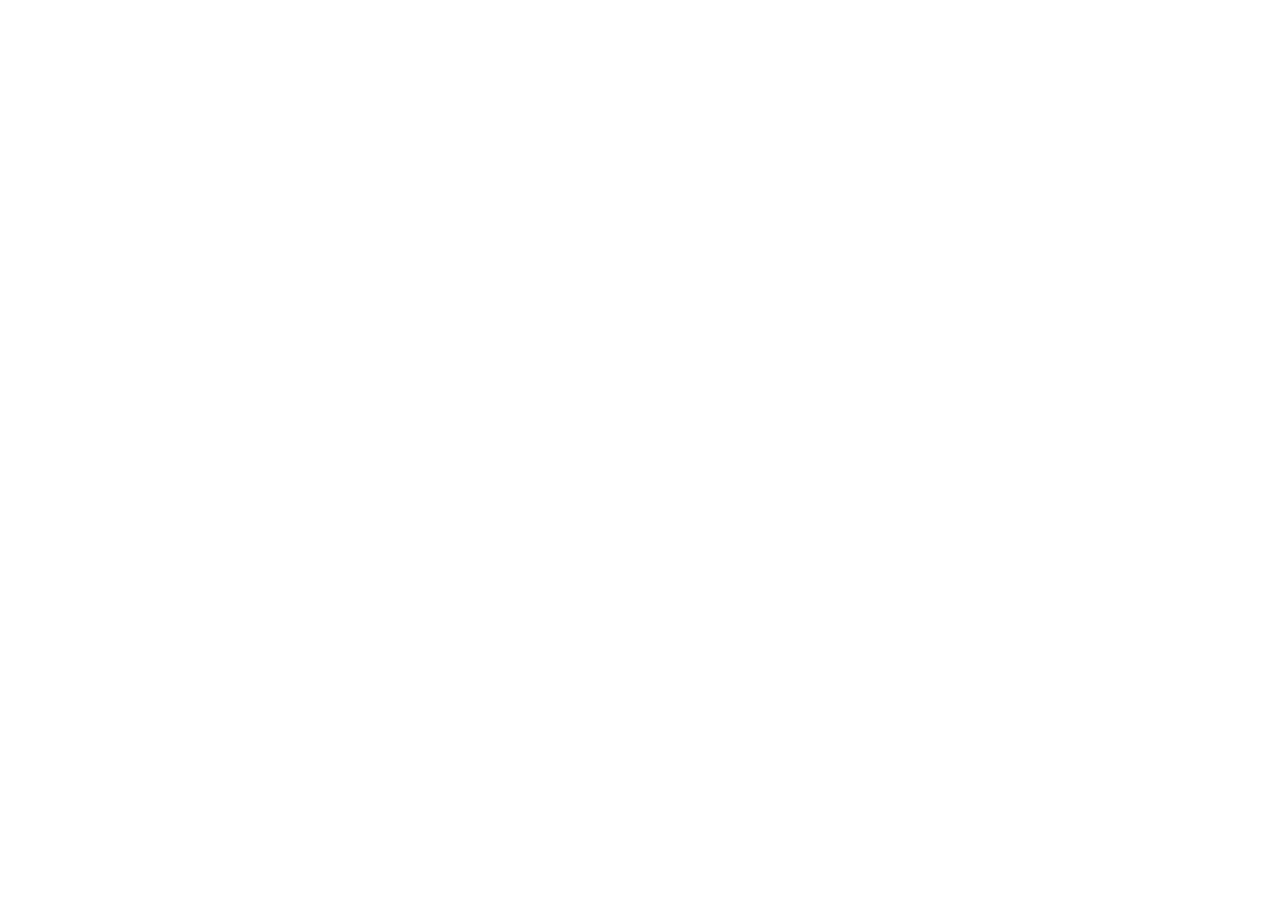
==== commit dcac6ecb: "Il sito si sposta in qualifixservice25-cloud.github.io/ottimizza-tagli/ index.html e privacy-policy." ====
--- a/privacy-policy.html
+++ b/privacy-policy.html
@@ -4,93 +4,13 @@
 <meta charset="utf-8">
 <meta name="viewport" content="width=device-width, initial-scale=1">
 <title>Privacy policy – Ottimizza Tagli</title>
-<meta name="description" content="Informativa sulla privacy dell'app Ottimizza Tagli: nessun dato raccolto, nessun account, i dati restano sul telefono.">
-<link rel="canonical" href="https://qualifixservice25-cloud.github.io/site-ottimizza_tagli/privacy-policy.html">
-<meta name="theme-color" content="#111922">
-<link rel="icon" type="image/png" sizes="48x48" href="img/favicon-48.png">
-<link rel="apple-touch-icon" href="img/apple-touch-icon.png">
-<link rel="stylesheet" href="stile.css">
+<!-- Il sito si è spostato: questa pagina rimanda al nuovo indirizzo. -->
+<link rel="canonical" href="https://qualifixservice25-cloud.github.io/ottimizza-tagli/privacy-policy.html">
+<meta name="robots" content="noindex">
+<meta http-equiv="refresh" content="0; url=https://qualifixservice25-cloud.github.io/ottimizza-tagli/privacy-policy.html">
+<script>location.replace("https://qualifixservice25-cloud.github.io/ottimizza-tagli/privacy-policy.html" + location.search + location.hash);</script>
 </head>
-<body class="pagina-testo">
-<a class="salta" href="#contenuto">Vai al contenuto</a>
-
-<header class="testata">
-  <div class="contenitore">
-    <a class="marchio" href="index.html">
-      <img src="img/icona.webp" alt="" width="38" height="38">
-      Ottimizza Tagli
-    </a>
-    <a class="pulsante" href="https://play.google.com/store/apps/details?id=org.qualifix.service.ottimizza_tagli">Scarica</a>
-  </div>
-</header>
-
-<main id="contenuto">
-  <section class="apertura">
-    <div class="contenitore">
-      <div class="testo">
-        <h1>Privacy policy</h1>
-        <p class="sottotitolo">Come vengono trattate le informazioni quando installi e usi l'app Ottimizza Tagli, sviluppata da Qualifix Service.</p>
-      </div>
-    </div>
-  </section>
-
-  <article class="documento">
-    <div class="in-breve">
-      <strong>In breve: Ottimizza Tagli non raccoglie alcun dato personale.</strong>
-      L'app funziona anche senza connessione e tutto quello che inserisci resta sul tuo telefono.
-    </div>
-
-    <h2>1. Nessuna raccolta di dati</h2>
-    <p>L'app non richiede la creazione di un account, non chiede dati identificativi (come nome, email o numero di telefono) e non si connette a internet: la versione pubblicata non richiede alcun permesso di rete.</p>
-    <p>L'unico permesso che usa è la vibrazione, per far vibrare i tasti della tastiera dell'app; si può spegnere nelle impostazioni.</p>
-    <p>Ottimizza Tagli non contiene pubblicità e non include strumenti di analisi o tracciamento di alcun tipo. L'unica libreria esterna è quella di Google Play per la verifica degli aggiornamenti, descritta al punto 4.</p>
-
-    <h2>2. Dati memorizzati sul telefono</h2>
-    <p>Quello che inserisci nell'app viene salvato solo sul tuo telefono, nella memoria delle preferenze del sistema operativo:</p>
-    <ul>
-      <li>le misure dei pezzi, gli avanzi di magazzino e le impostazioni della barra;</li>
-      <li>i pezzi già spuntati nello schema;</li>
-      <li>le tipologie e il listino prezzi della modalità avanzata;</li>
-      <li>l'ultimo pezzo dell'utilità Taglio a gradi;</li>
-      <li>le preferenze: modalità, tema chiaro o scuro, vibrazione.</li>
-    </ul>
-    <p>Questi dati non vengono mai trasmessi a Qualifix Service né a terzi e vengono cancellati se disinstalli l'app o ne cancelli i dati dalle impostazioni del telefono.</p>
-
-    <h2>3. Condivisione su tua richiesta</h2>
-    <p>Solo quando sei tu a toccare <strong>Condividi PDF</strong> o <strong>Condividi l'app</strong>, Android apre il suo pannello di condivisione: il PDF dello schema, o il link all'app, va all'app che scegli tu (per esempio WhatsApp, l'email o la stampa) e da lì è trattato secondo l'informativa di quell'app. Qualifix Service non riceve nulla.</p>
-
-    <h2>4. Servizi di terze parti</h2>
-    <p>I punti di contatto con servizi esterni sono la pubblicazione dell'app tramite Google Play e la verifica degli aggiornamenti: all'avvio l'app chiede al Google Play Store, tramite la libreria Google Play In-App Updates, se esiste una versione più recente. La verifica è svolta dall'app Play Store installata sul dispositivo, che per farlo riceve la versione dell'app e dati tecnici del dispositivo; secondo Google questi dati sono cifrati, non vengono ceduti a terzi e sono cancellati dopo un periodo di conservazione prestabilito. L'app non raccoglie né invia dati propri. Questi trattamenti sono soggetti all'informativa sulla privacy di Google:</p>
-    <ul>
-      <li><a href="https://policies.google.com/privacy" target="_blank" rel="noopener">Informativa sulla privacy di Google</a></li>
-    </ul>
-
-    <h2>5. Minori</h2>
-    <p>L'app non è indirizzata specificamente ai minori e, non raccogliendo alcun dato personale, non presenta rischi particolari legati all'età degli utenti.</p>
-
-    <h2>6. Sicurezza</h2>
-    <p>Poiché nessun dato viene trasmesso o conservato fuori dal tuo telefono, il rischio di esposizione delle informazioni è minimo. I dati restano comunque soggetti alle normali protezioni di sicurezza di Android.</p>
-
-    <h2>7. Modifiche a questa informativa</h2>
-    <p>Eventuali modifiche future verranno pubblicate su questa stessa pagina, con la data dell'aggiornamento.</p>
-
-    <h2>8. Contatti</h2>
-    <p>Per domande su questa informativa puoi scrivere a <a href="mailto:qualifix.service25@gmail.com">qualifix.service25@gmail.com</a>.</p>
-
-    <p class="aggiornato">Ultimo aggiornamento: 28 ottobre 2026.</p>
-  </article>
-</main>
-
-<footer class="piede">
-  <div class="contenitore">
-    <p>© 2026 Qualifix Service</p>
-    <nav aria-label="Informazioni">
-      <a href="index.html">Home</a>
-      <a href="mailto:qualifix.service25@gmail.com">Contatti</a>
-      <a href="https://play.google.com/store/apps/details?id=org.qualifix.service.ottimizza_tagli">Google Play</a>
-    </nav>
-  </div>
-</footer>
-
+<body>
+<p>Questa pagina si è spostata: <a href="https://qualifixservice25-cloud.github.io/ottimizza-tagli/privacy-policy.html">https://qualifixservice25-cloud.github.io/ottimizza-tagli/privacy-policy.html</a></p>
 </body>
 </html>
